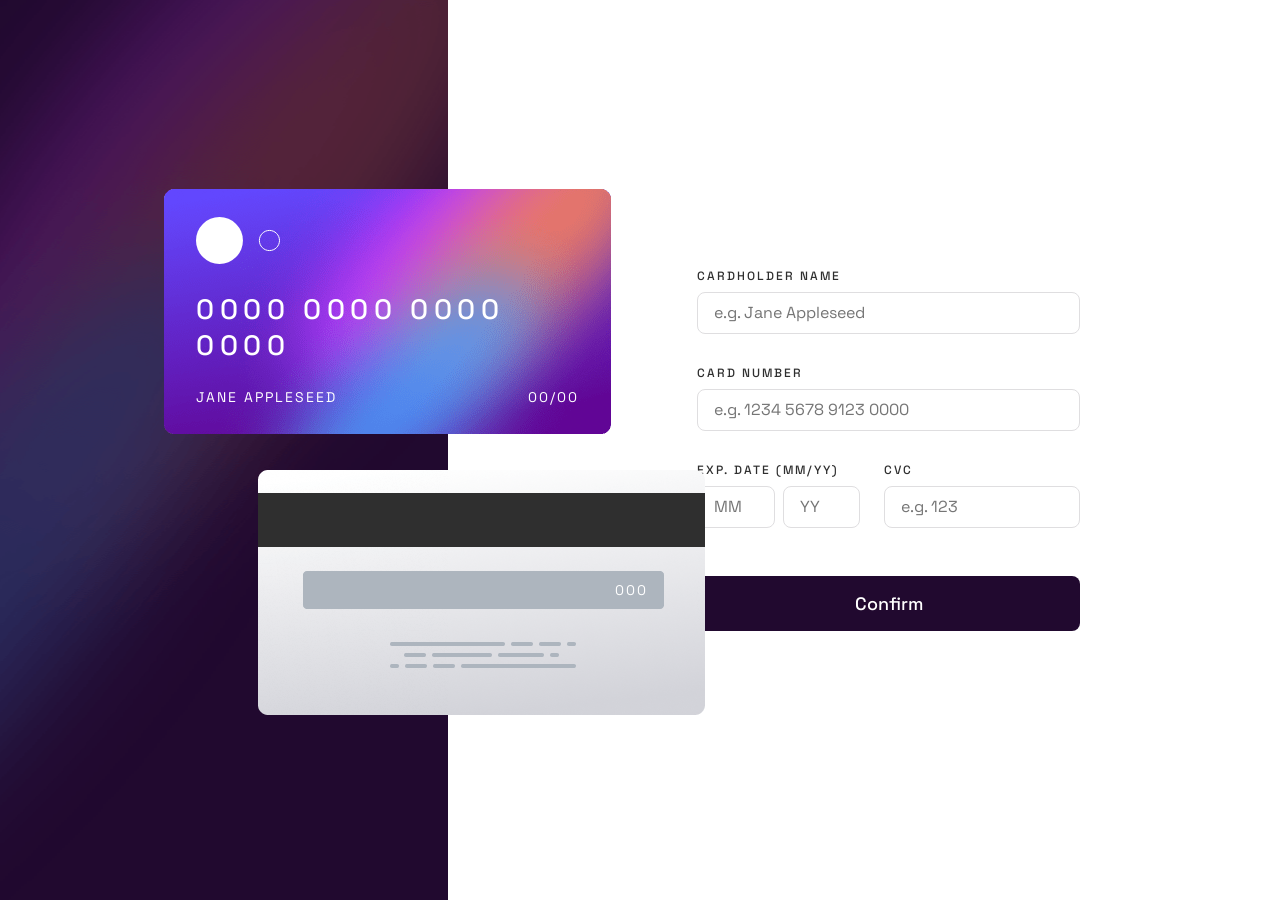
==== index.html @ 9782e567 "refactor: modify the path of the project" ====
<!DOCTYPE html>
<html lang="en">
<head>
  <meta charset="UTF-8">
  <meta name="viewport" content="width=device-width, initial-scale=1.0"> <!-- displays site properly based on user's device -->

  <link rel="icon" type="image/png" sizes="32x32" href="./images/favicon-32x32.png">
  <link rel="preconnect" href="https://fonts.googleapis.com">
  <link rel="preconnect" href="https://fonts.gstatic.com" crossorigin>
  <link rel="stylesheet" href="./src/styles/style.css">
  <link href="https://fonts.googleapis.com/css2?family=Epilogue:ital,wght@0,100..900;1,100..900&family=Inter:ital,opsz,wght@0,14..32,100..900;1,14..32,100..900&family=Kumbh+Sans:wght,YOPQ@100..900,300&family=Overpass:ital,wght@0,100..900;1,100..900&family=Poppins:ital,wght@0,100;0,200;0,300;0,400;0,500;0,600;0,700;0,800;0,900;1,100;1,200;1,300;1,400;1,500;1,600;1,700;1,800;1,900&family=Quicksand:wght@300..700&family=Space+Grotesk:wght@300..700&display=swap" rel="stylesheet">
  <title>Frontend Mentor | Interactive card details form</title>
</head>
<body class="page">
<section class="preview-section">
  <div class="cards-wrapper">
    <div class="card card-front">
      <img src="images/bg-card-front.png" alt="card-front"/>
      <div class="card-front__body">
        <div class="card-front__image">
          <img src="images/card-logo.svg" alt="card-logo"/>
        </div>

        <div class="card-front__content">
          <p class="card-front__code">
            0000 0000 0000 0000
          </p>
          <div class="card-front__description">
            <div class="card-front__name">
              Jane Appleseed
            </div>
            <div class="card-front__point">
              00/00
            </div>
          </div>
        </div>

      </div>

    </div>
    <div class="card card-back">
      <img src="images/bg-card-back.png" alt="card-back"/>
      <p class="card-back__code">000</p>

    </div>
  </div>
</section>

<section class="form-section">
  <form novalidate method="post" class="card-form">
    <div class="form-group">
      <label for="cardholder-name">Cardholder Name</label>
      <input id="cardholder-name" required autocomplete="cc-name" aria-describedby="name-error" name="name" type="text" placeholder="e.g. Jane Appleseed"/>
      <p id="name-error" class="error-message"></p>
    </div>
    <div class="form-group">
      <label for="card-number">Card Number</label>
      <input id="card-number" required autocomplete="cc-number" aria-describedby="card-number-error" name="card-number" type="text" inputmode="numeric" maxlength="19" placeholder="e.g. 1234 5678 9123 0000"/>
      <p id="card-number-error" class="error-message"></p>
    </div>
    <div class="form-row">
      <fieldset class="exp-group">
        <legend >Exp. Date (MM/YY)</legend>
        <div class="exp-group__input">
          <div class="exp-group-month">
            <label for="exp-month" class="sr-only">
              Expiration month
            </label>
            <input id="exp-month" required autocomplete="cc-exp-month" aria-describedby="month-number-error" name="month-number" type="text" inputmode="numeric" maxlength="2" placeholder="MM"/>
            <p id="month-number-error" class="error-message"></p>
          </div>

          <div class="exp-group-year">
            <label for="exp-year" class="sr-only">
              Expiration year
            </label>
            <input id="exp-year" required autocomplete="cc-exp-year" aria-describedby="year-number-error" name="year-number" type="text" inputmode="numeric" maxlength="2" placeholder="YY"/>
            <p id="year-number-error" class="error-message"></p>
          </div>
        </div>
      </fieldset>
      <div class="cvc-group">
        <label for="cvc-number">CVC</label>
        <input id="cvc-number" required autocomplete="cc-csc" aria-describedby="cvc-number-error" name="cvc-number" type="text" inputmode="numeric" maxlength="3" placeholder="e.g. 123"/>
        <p id="cvc-number-error" class="error-message"></p>
      </div>
    </div>
    <button type="submit" class="card-form__confirm">Confirm</button>
  </form>
</section>
<script type="module" src="./src/components/card-form/card-form.js"></script>
</body>
</html>
---- src/styles/style.css ----
@import "./tokens/colors.css";
@import "./tokens/spacing.css";
@import "./tokens/typography.css";

@import "./base/reset.css";
@import "./base/globals.css";
@import "./base/layout.css";

@import "../components/card-form/card-form.css";
@import "../components/thank-you/thank-you.css";
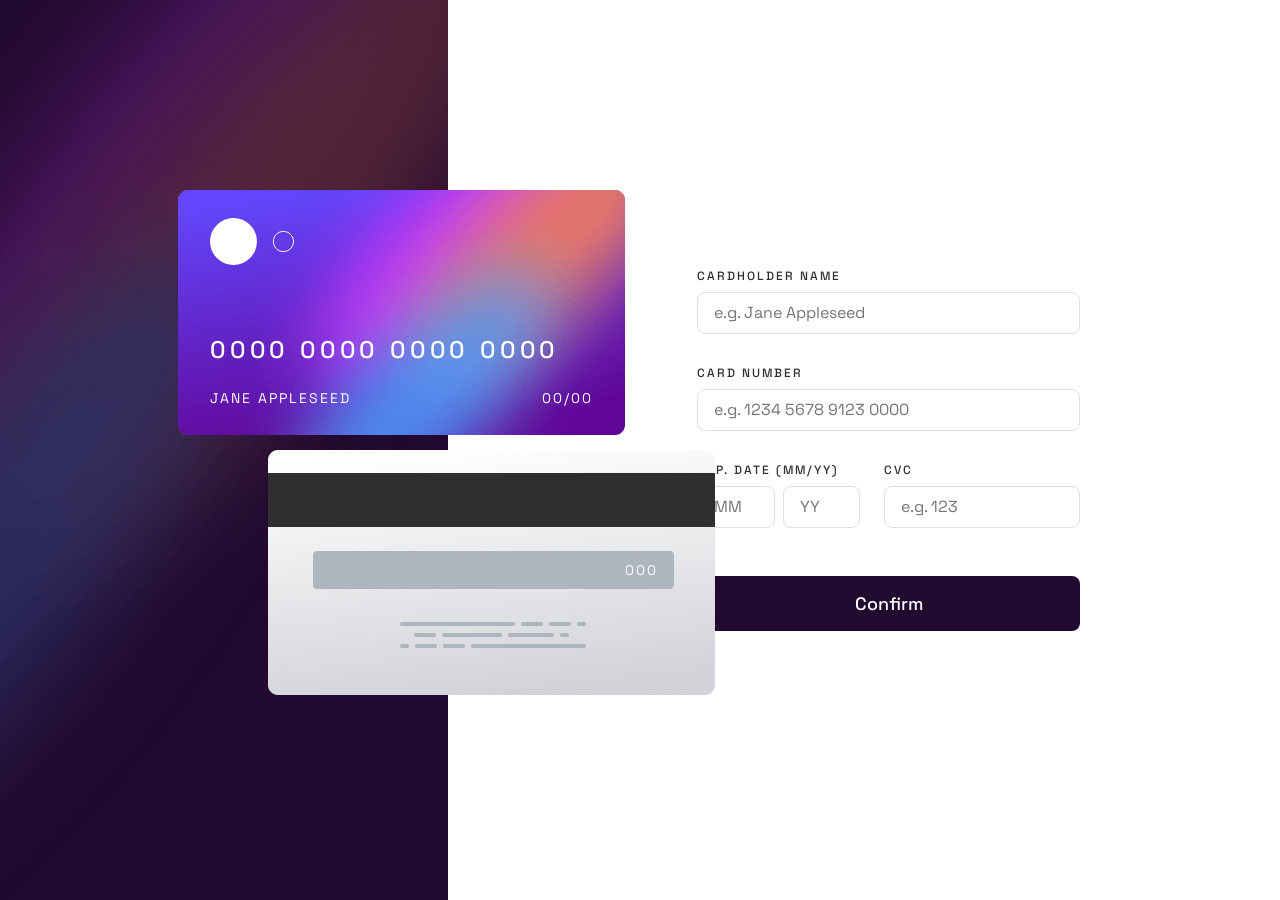
==== commit 423ec2b6: "fix: ui card section responsive" ====
--- a/index.html
+++ b/index.html
@@ -12,82 +12,87 @@
   <title>Frontend Mentor | Interactive card details form</title>
 </head>
 <body class="page">
-<section class="preview-section">
-  <div class="cards-wrapper">
-    <div class="card card-front">
-      <img src="images/bg-card-front.png" alt="card-front"/>
-      <div class="card-front__body">
-        <div class="card-front__image">
-          <img src="images/card-logo.svg" alt="card-logo"/>
+  <main class="main-container">
+    <section class="preview-section">
+      <div class="cards-wrapper">
+        <div class="card card-back">
+          <img src="images/bg-card-back.png" alt="card-back"/>
+          <p class="card-back__code">000</p>
+
         </div>
 
-        <div class="card-front__content">
-          <p class="card-front__code">
-            0000 0000 0000 0000
-          </p>
-          <div class="card-front__description">
-            <div class="card-front__name">
-              Jane Appleseed
+        <div class="card card-front">
+          <img src="images/bg-card-front.png" alt="card-front"/>
+          <div class="card-front__body">
+            <div class="card-front__image">
+              <img src="images/card-logo.svg" alt="card-logo"/>
             </div>
-            <div class="card-front__point">
-              00/00
+
+            <div class="card-front__content">
+              <p class="card-front__code">
+                0000 0000 0000 0000
+              </p>
+              <div class="card-front__description">
+                <div class="card-front__name">
+                  Jane Appleseed
+                </div>
+                <div class="card-front__point">
+                  00/00
+                </div>
+              </div>
             </div>
+
           </div>
+
         </div>
 
       </div>
+    </section>
 
-    </div>
-    <div class="card card-back">
-      <img src="images/bg-card-back.png" alt="card-back"/>
-      <p class="card-back__code">000</p>
+    <section class="form-section">
+      <form novalidate method="post" class="card-form">
+        <div class="form-group">
+          <label for="cardholder-name">Cardholder Name</label>
+          <input id="cardholder-name" required autocomplete="cc-name" aria-describedby="name-error" name="name" type="text" placeholder="e.g. Jane Appleseed"/>
+          <p id="name-error" class="error-message"></p>
+        </div>
+        <div class="form-group">
+          <label for="card-number">Card Number</label>
+          <input id="card-number" required autocomplete="cc-number" aria-describedby="card-number-error" name="card-number" type="text" inputmode="numeric" maxlength="19" placeholder="e.g. 1234 5678 9123 0000"/>
+          <p id="card-number-error" class="error-message"></p>
+        </div>
+        <div class="form-row">
+          <fieldset class="exp-group">
+            <legend >Exp. Date (MM/YY)</legend>
+            <div class="exp-group__input">
+              <div class="exp-group-month">
+                <label for="exp-month" class="sr-only">
+                  Expiration month
+                </label>
+                <input id="exp-month" required autocomplete="cc-exp-month" aria-describedby="month-number-error" name="month-number" type="text" inputmode="numeric" maxlength="2" placeholder="MM"/>
+                <p id="month-number-error" class="error-message"></p>
+              </div>
 
-    </div>
-  </div>
-</section>
-
-<section class="form-section">
-  <form novalidate method="post" class="card-form">
-    <div class="form-group">
-      <label for="cardholder-name">Cardholder Name</label>
-      <input id="cardholder-name" required autocomplete="cc-name" aria-describedby="name-error" name="name" type="text" placeholder="e.g. Jane Appleseed"/>
-      <p id="name-error" class="error-message"></p>
-    </div>
-    <div class="form-group">
-      <label for="card-number">Card Number</label>
-      <input id="card-number" required autocomplete="cc-number" aria-describedby="card-number-error" name="card-number" type="text" inputmode="numeric" maxlength="19" placeholder="e.g. 1234 5678 9123 0000"/>
-      <p id="card-number-error" class="error-message"></p>
-    </div>
-    <div class="form-row">
-      <fieldset class="exp-group">
-        <legend >Exp. Date (MM/YY)</legend>
-        <div class="exp-group__input">
-          <div class="exp-group-month">
-            <label for="exp-month" class="sr-only">
-              Expiration month
-            </label>
-            <input id="exp-month" required autocomplete="cc-exp-month" aria-describedby="month-number-error" name="month-number" type="text" inputmode="numeric" maxlength="2" placeholder="MM"/>
-            <p id="month-number-error" class="error-message"></p>
-          </div>
-
-          <div class="exp-group-year">
-            <label for="exp-year" class="sr-only">
-              Expiration year
-            </label>
-            <input id="exp-year" required autocomplete="cc-exp-year" aria-describedby="year-number-error" name="year-number" type="text" inputmode="numeric" maxlength="2" placeholder="YY"/>
-            <p id="year-number-error" class="error-message"></p>
+              <div class="exp-group-year">
+                <label for="exp-year" class="sr-only">
+                  Expiration year
+                </label>
+                <input id="exp-year" required autocomplete="cc-exp-year" aria-describedby="year-number-error" name="year-number" type="text" inputmode="numeric" maxlength="2" placeholder="YY"/>
+                <p id="year-number-error" class="error-message"></p>
+              </div>
+            </div>
+          </fieldset>
+          <div class="cvc-group">
+            <label for="cvc-number">CVC</label>
+            <input id="cvc-number" required autocomplete="cc-csc" aria-describedby="cvc-number-error" name="cvc-number" type="text" inputmode="numeric" maxlength="3" placeholder="e.g. 123"/>
+            <p id="cvc-number-error" class="error-message"></p>
           </div>
         </div>
-      </fieldset>
-      <div class="cvc-group">
-        <label for="cvc-number">CVC</label>
-        <input id="cvc-number" required autocomplete="cc-csc" aria-describedby="cvc-number-error" name="cvc-number" type="text" inputmode="numeric" maxlength="3" placeholder="e.g. 123"/>
-        <p id="cvc-number-error" class="error-message"></p>
-      </div>
-    </div>
-    <button type="submit" class="card-form__confirm">Confirm</button>
-  </form>
-</section>
+        <button type="submit" class="card-form__confirm">Confirm</button>
+      </form>
+    </section>
+  </main>
+
 <script type="module" src="./src/components/card-form/card-form.js"></script>
 </body>
 </html>
